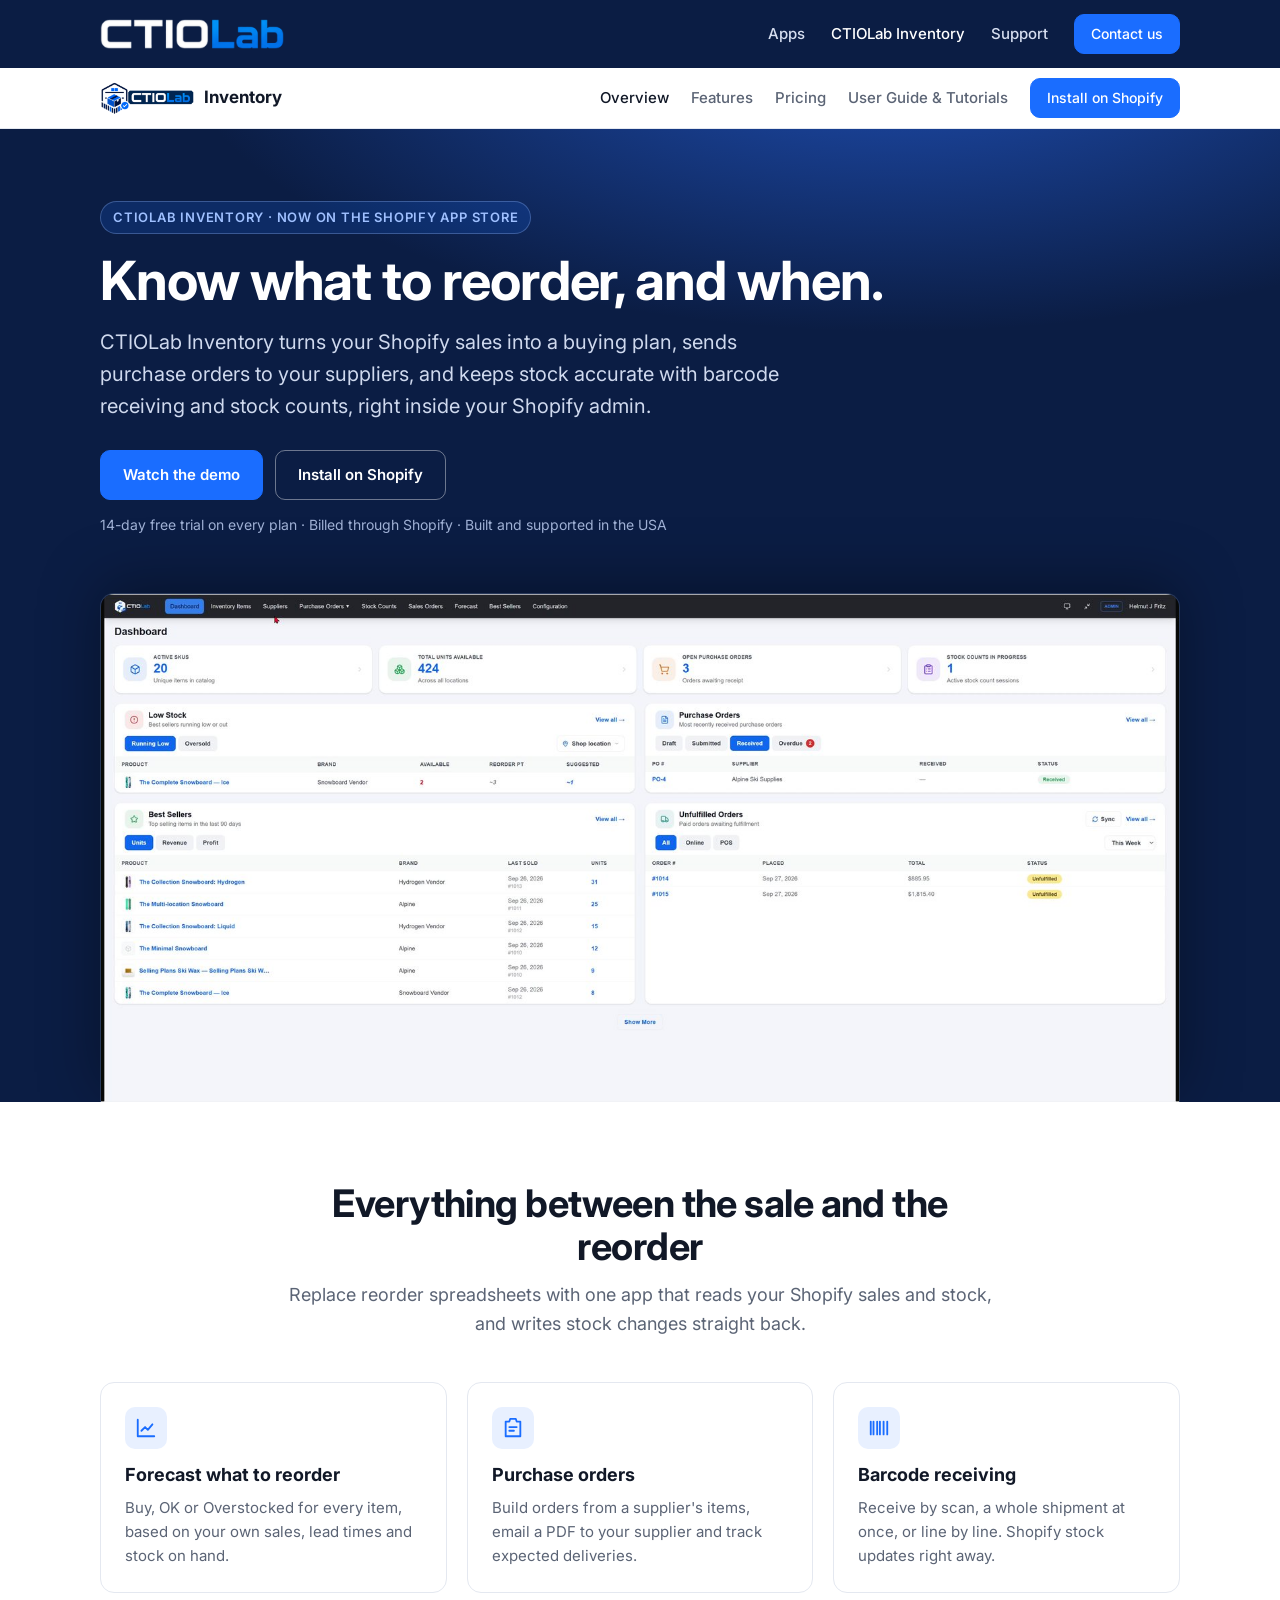
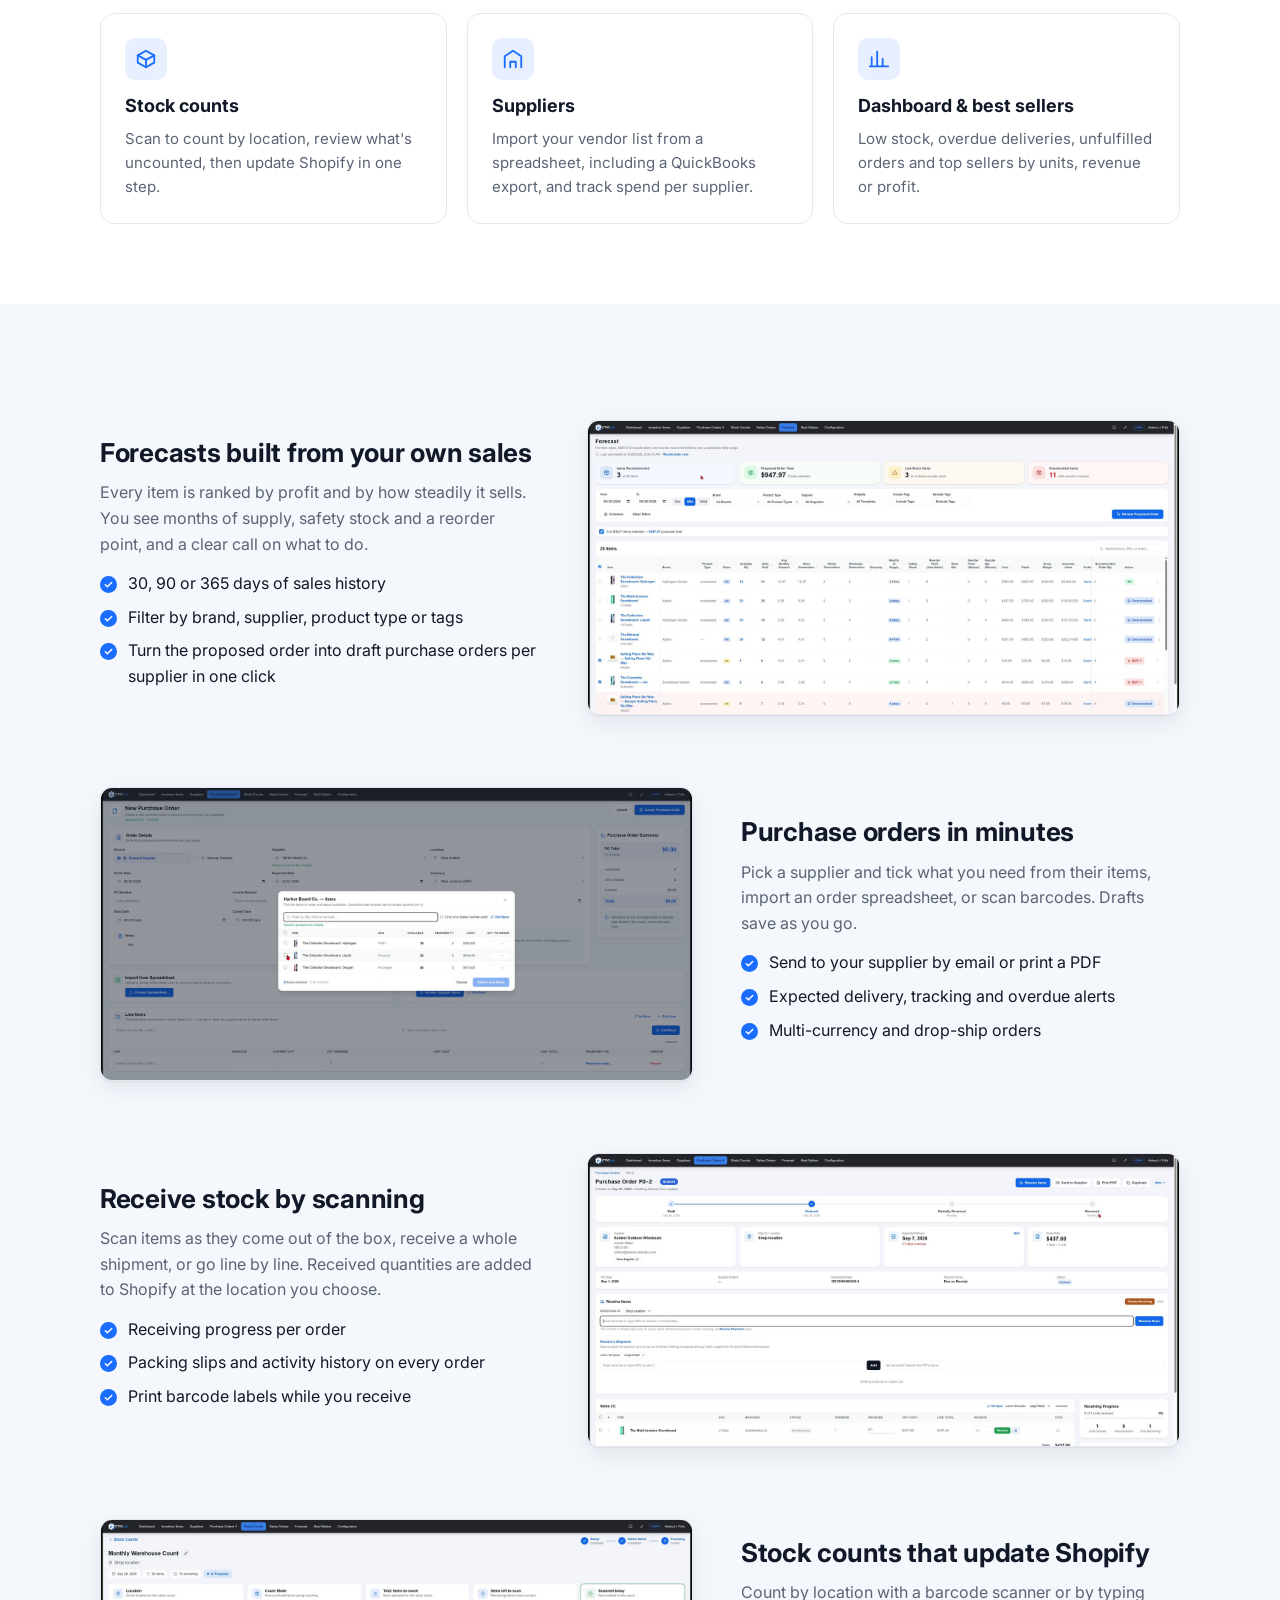
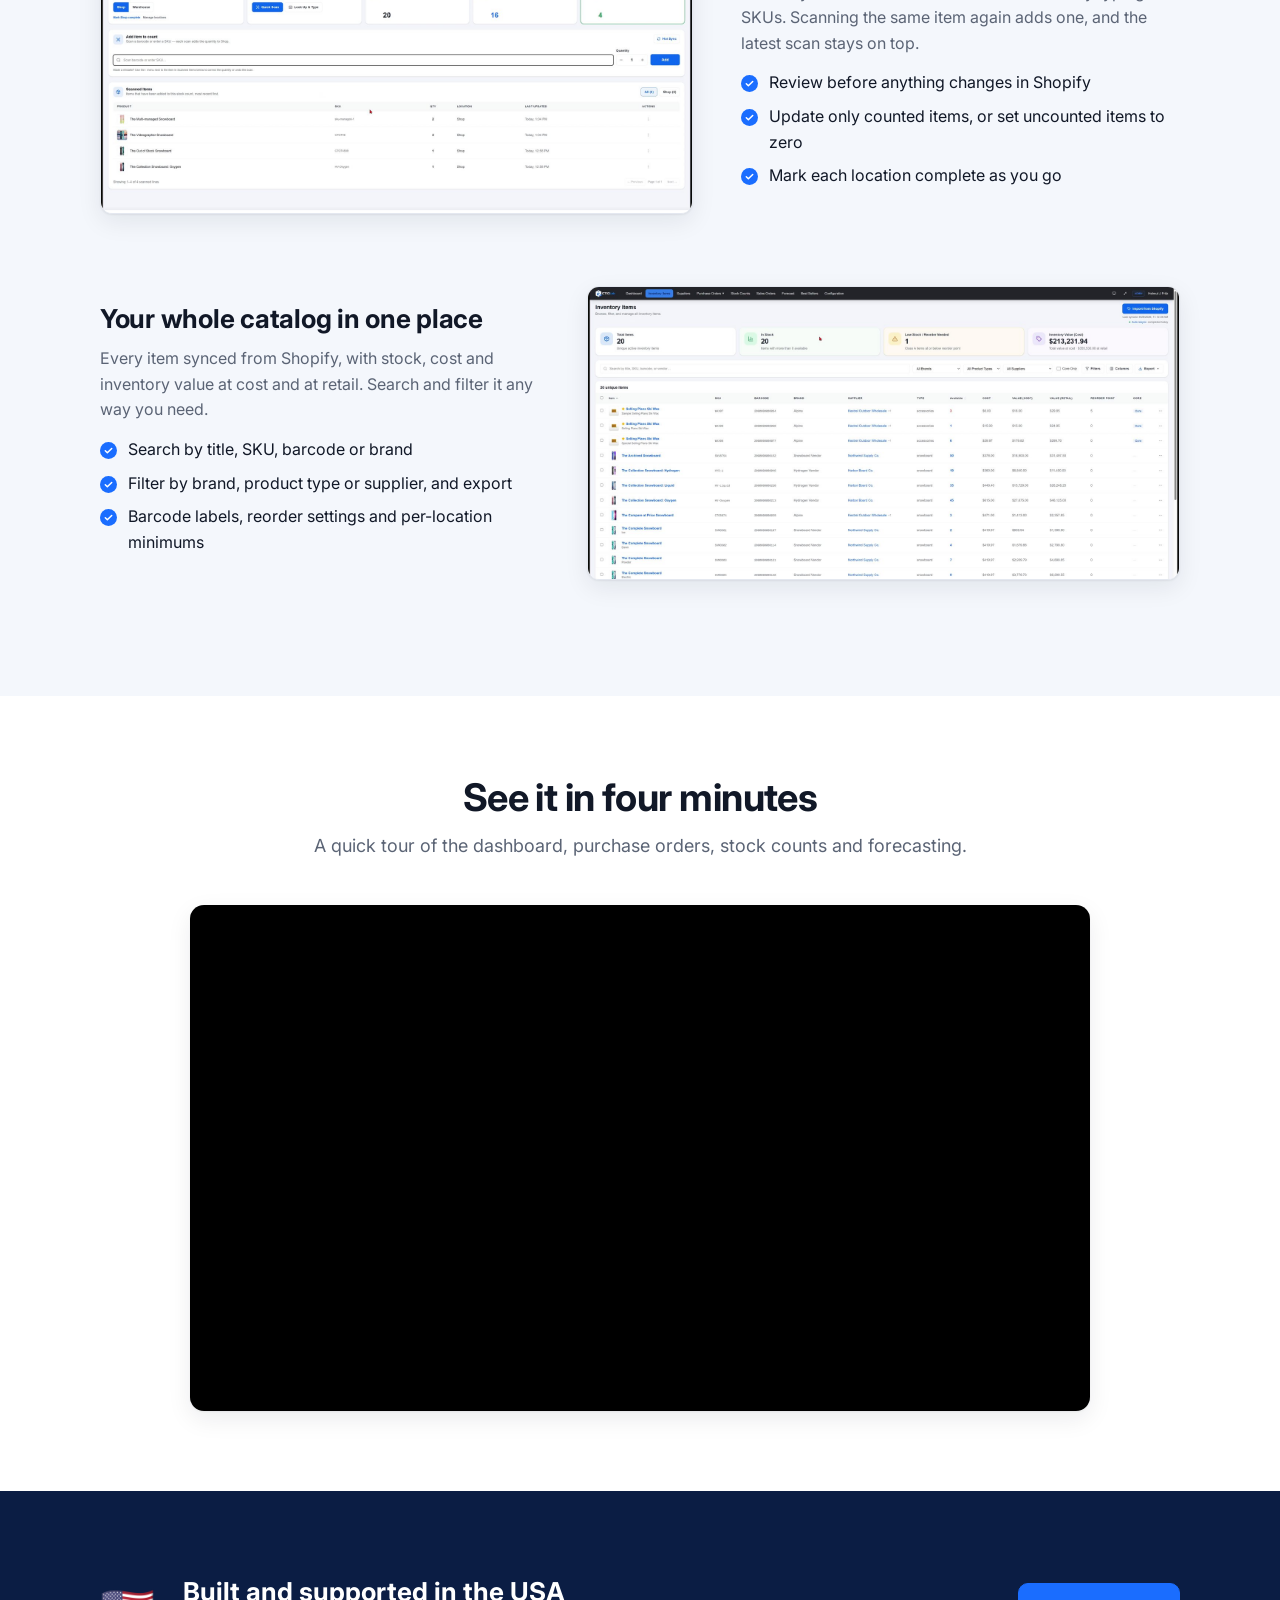
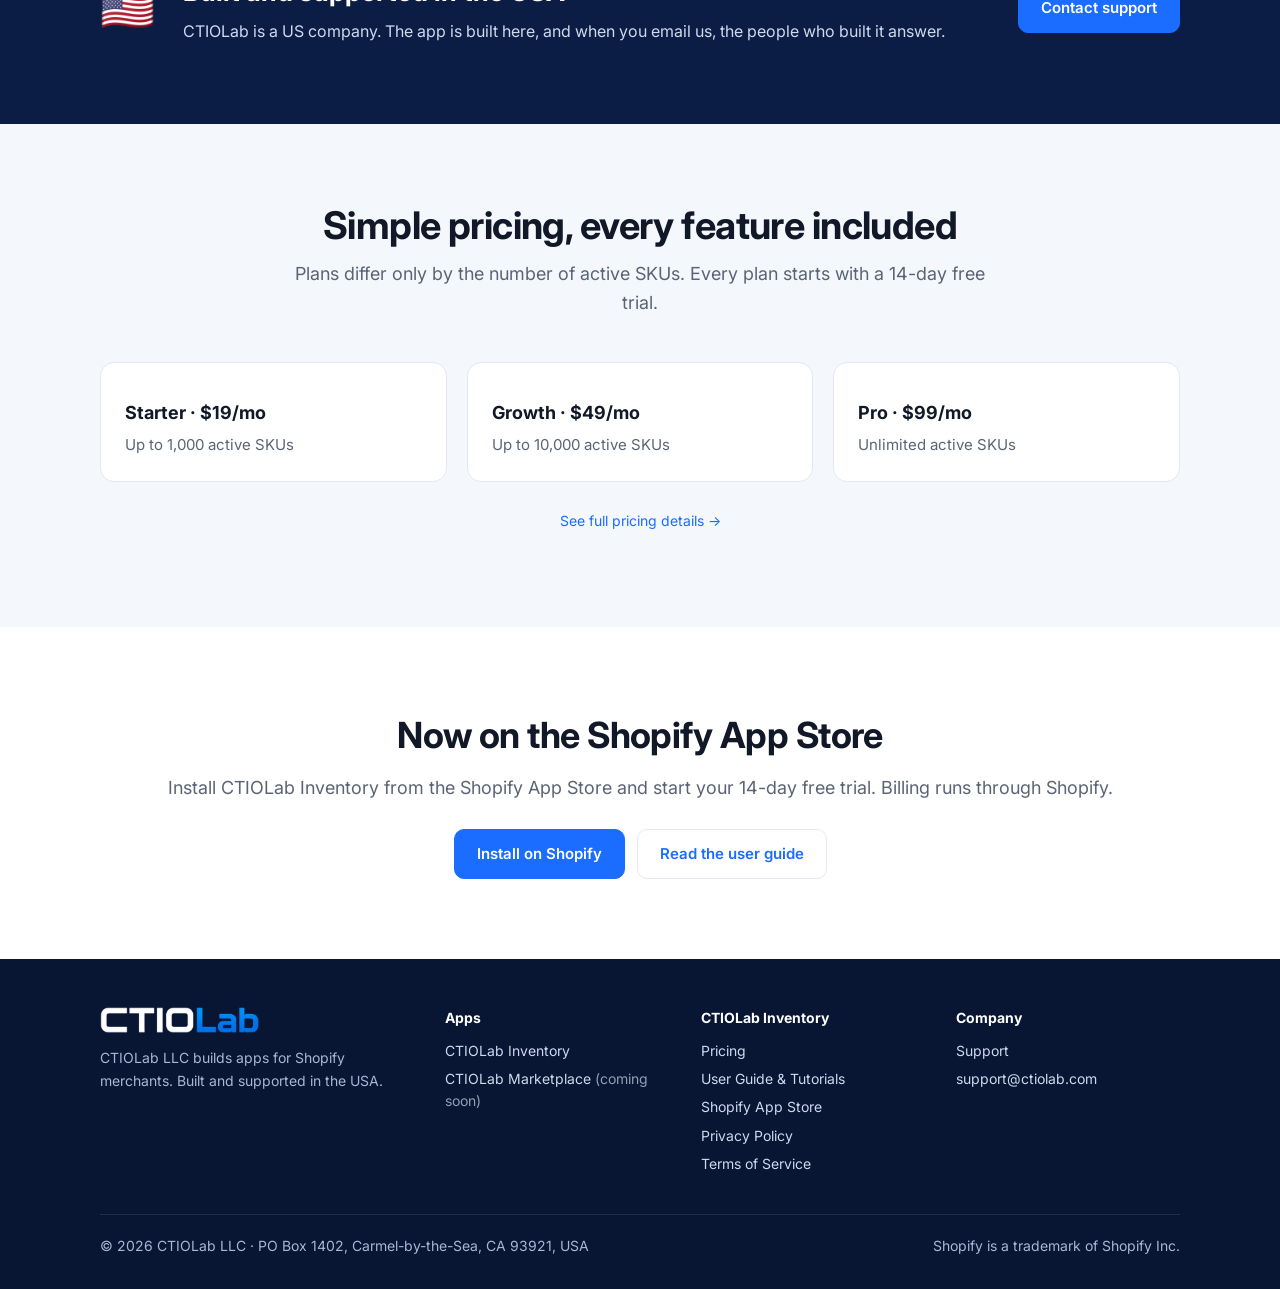
==== inventory/index.html @ 9f337f60 "Restructure site: CTIOLab company home with a section per app Co-Authored-By: Claude Opus 5.5 <norep" ====
<!doctype html>
<html lang="en">
<head>
<meta charset="utf-8">
<meta name="viewport" content="width=device-width, initial-scale=1">
<title>CTIOLab Inventory: inventory management for Shopify</title>
<meta name="description" content="Forecast what to reorder, send purchase orders to suppliers, receive by barcode and run stock counts, right inside your Shopify admin.">
<link rel="canonical" href="https://ctiolab.com/inventory">
<meta property="og:type" content="website">
<meta property="og:title" content="CTIOLab Inventory: inventory management for Shopify">
<meta property="og:description" content="Forecast what to reorder, send purchase orders to suppliers, receive by barcode and run stock counts, right inside your Shopify admin.">
<meta property="og:url" content="https://ctiolab.com/inventory">
<meta property="og:image" content="https://ctiolab.com/assets/img/og-image.jpg">
<meta name="twitter:card" content="summary_large_image">
<link rel="icon" type="image/png" href="/assets/img/favicon.png">
<link rel="apple-touch-icon" href="/assets/img/apple-touch-icon.png">
<link rel="preconnect" href="https://fonts.googleapis.com">
<link rel="preconnect" href="https://fonts.gstatic.com" crossorigin>
<link href="https://fonts.googleapis.com/css2?family=Inter:wght@400;500;600;700&display=swap" rel="stylesheet">
<link rel="stylesheet" href="/assets/styles.css">
</head>
<body>
<header class="site-header">
  <div class="wrap">
    <a class="brand" href="/" aria-label="CTIOLab home"><img src="/assets/img/ctiolab-logo.png" alt="CTIOLab" width="184" height="30"></a>
    <button class="menu-toggle" aria-label="Open menu" aria-expanded="false" onclick="var n=document.querySelector('.nav');var o=n.classList.toggle('open');this.setAttribute('aria-expanded',o)">&#9776;</button>
    <nav class="nav" aria-label="Main">
      <a href="/#apps">Apps</a>
      <a href="/inventory" aria-current="page">CTIOLab Inventory</a>
      <a href="/support">Support</a>
      <a class="btn small" href="mailto:support@ctiolab.com">Contact us</a>
    </nav>
  </div>
</header>
<div class="product-bar">
  <div class="wrap">
    <a class="product-brand" href="/inventory" aria-label="CTIOLab Inventory"><img src="/assets/img/logo.png" alt="CTIOLab Inventory" width="99" height="36"><span>Inventory</span></a>
    <nav class="product-nav" aria-label="CTIOLab Inventory"><a href="/inventory" aria-current="page">Overview</a><a href="/inventory#features">Features</a><a href="/inventory/pricing">Pricing</a><a href="/inventory/guide">User Guide &amp; Tutorials</a><a class="btn small" href="https://apps.shopify.com/ctiolab-inventory">Install on Shopify</a></nav>
  </div>
</div>
<main>

<section class="hero">
  <div class="wrap">
    <span class="eyebrow">CTIOLab Inventory &middot; Now on the Shopify App Store</span>
    <h1>Know what to reorder, and when.</h1>
    <p class="lead">CTIOLab Inventory turns your Shopify sales into a buying plan, sends purchase orders to your suppliers, and keeps stock accurate with barcode receiving and stock counts, right inside your Shopify admin.</p>
    <div class="actions">
      <a class="btn" href="#demo">Watch the demo</a>
      <a class="btn ghost" href="https://apps.shopify.com/ctiolab-inventory">Install on Shopify</a>
    </div>
    <p class="note">14-day free trial on every plan &middot; Billed through Shopify &middot; Built and supported in the USA</p>
    <div class="hero-shot"><img src="/assets/img/dashboard.jpg" alt="CTIOLab Inventory dashboard with low stock, purchase orders, best sellers and unfulfilled orders" width="1600" height="754"></div>
  </div>
</section>

<section id="features">
  <div class="wrap">
    <div class="section-head center">
      <h2>Everything between the sale and the reorder</h2>
      <p>Replace reorder spreadsheets with one app that reads your Shopify sales and stock, and writes stock changes straight back.</p>
    </div>
    <div class="grid three"><div class="card"><div class="icon"><svg viewBox="0 0 24 24" fill="none" stroke="currentColor" stroke-width="2" stroke-linecap="round" stroke-linejoin="round" aria-hidden="true"><path d="M3 3v18h18"/><path d="M7 15l4-4 3 3 5-6"/></svg></div><h3>Forecast what to reorder</h3><p>Buy, OK or Overstocked for every item, based on your own sales, lead times and stock on hand.</p></div><div class="card"><div class="icon"><svg viewBox="0 0 24 24" fill="none" stroke="currentColor" stroke-width="2" stroke-linecap="round" stroke-linejoin="round" aria-hidden="true"><path d="M9 2h6l1 3h4v16H4V5h4l1-3z"/><path d="M8 11h8M8 15h5"/></svg></div><h3>Purchase orders</h3><p>Build orders from a supplier's items, email a PDF to your supplier and track expected deliveries.</p></div><div class="card"><div class="icon"><svg viewBox="0 0 24 24" fill="none" stroke="currentColor" stroke-width="2" stroke-linecap="round" stroke-linejoin="round" aria-hidden="true"><path d="M3 5v14M6 5v14M10 5v14M13 5v14M17 5v14M21 5v14"/></svg></div><h3>Barcode receiving</h3><p>Receive by scan, a whole shipment at once, or line by line. Shopify stock updates right away.</p></div><div class="card"><div class="icon"><svg viewBox="0 0 24 24" fill="none" stroke="currentColor" stroke-width="2" stroke-linecap="round" stroke-linejoin="round" aria-hidden="true"><path d="M21 8l-9-5-9 5v8l9 5 9-5V8z"/><path d="M3 8l9 5 9-5M12 13v8"/></svg></div><h3>Stock counts</h3><p>Scan to count by location, review what's uncounted, then update Shopify in one step.</p></div><div class="card"><div class="icon"><svg viewBox="0 0 24 24" fill="none" stroke="currentColor" stroke-width="2" stroke-linecap="round" stroke-linejoin="round" aria-hidden="true"><path d="M3 21V9l9-6 9 6v12"/><path d="M9 21v-6h6v6"/></svg></div><h3>Suppliers</h3><p>Import your vendor list from a spreadsheet, including a QuickBooks export, and track spend per supplier.</p></div><div class="card"><div class="icon"><svg viewBox="0 0 24 24" fill="none" stroke="currentColor" stroke-width="2" stroke-linecap="round" stroke-linejoin="round" aria-hidden="true"><path d="M4 20V10M10 20V4M16 20v-8M22 20H2"/></svg></div><h3>Dashboard & best sellers</h3><p>Low stock, overdue deliveries, unfulfilled orders and top sellers by units, revenue or profit.</p></div></div>
  </div>
</section>

<section class="soft">
  <div class="wrap">

    <div class="feature-row">
      <div class="text">
        <h3>Forecasts built from your own sales</h3>
        <p>Every item is ranked by profit and by how steadily it sells. You see months of supply, safety stock and a reorder point, and a clear call on what to do.</p>
        <ul class="checks"><li>30, 90 or 365 days of sales history</li><li>Filter by brand, supplier, product type or tags</li><li>Turn the proposed order into draft purchase orders per supplier in one click</li></ul>
      </div>
      <div class="shot"><img src="/assets/img/forecast.jpg" alt="Forecast table with months of supply and Buy recommendations" loading="lazy" width="1600" height="792"></div>
    </div>

    <div class="feature-row flip">
      <div class="text">
        <h3>Purchase orders in minutes</h3>
        <p>Pick a supplier and tick what you need from their items, import an order spreadsheet, or scan barcodes. Drafts save as you go.</p>
        <ul class="checks"><li>Send to your supplier by email or print a PDF</li><li>Expected delivery, tracking and overdue alerts</li><li>Multi-currency and drop-ship orders</li></ul>
      </div>
      <div class="shot"><img src="/assets/img/pick-items.jpg" alt="Picking a supplier's items into a new purchase order" loading="lazy" width="1600" height="792"></div>
    </div>

    <div class="feature-row">
      <div class="text">
        <h3>Receive stock by scanning</h3>
        <p>Scan items as they come out of the box, receive a whole shipment, or go line by line. Received quantities are added to Shopify at the location you choose.</p>
        <ul class="checks"><li>Receiving progress per order</li><li>Packing slips and activity history on every order</li><li>Print barcode labels while you receive</li></ul>
      </div>
      <div class="shot"><img src="/assets/img/purchase-order.jpg" alt="Purchase order with receiving panel and progress" loading="lazy" width="1600" height="792"></div>
    </div>

    <div class="feature-row flip">
      <div class="text">
        <h3>Stock counts that update Shopify</h3>
        <p>Count by location with a barcode scanner or by typing SKUs. Scanning the same item again adds one, and the latest scan stays on top.</p>
        <ul class="checks"><li>Review before anything changes in Shopify</li><li>Update only counted items, or set uncounted items to zero</li><li>Mark each location complete as you go</li></ul>
      </div>
      <div class="shot"><img src="/assets/img/stock-count.jpg" alt="Stock count in progress with scanned items" loading="lazy" width="1600" height="792"></div>
    </div>

    <div class="feature-row">
      <div class="text">
        <h3>Your whole catalog in one place</h3>
        <p>Every item synced from Shopify, with stock, cost and inventory value at cost and at retail. Search and filter it any way you need.</p>
        <ul class="checks"><li>Search by title, SKU, barcode or brand</li><li>Filter by brand, product type or supplier, and export</li><li>Barcode labels, reorder settings and per-location minimums</li></ul>
      </div>
      <div class="shot"><img src="/assets/img/inventory.jpg" alt="Inventory Items list with stock, cost and value per SKU" loading="lazy" width="1600" height="792"></div>
    </div>
  </div>
</section>

<section id="demo">
  <div class="wrap">
    <div class="section-head center">
      <h2>See it in four minutes</h2>
      <p>A quick tour of the dashboard, purchase orders, stock counts and forecasting.</p>
    </div>
    <div class="video">
      <iframe src="https://www.youtube-nocookie.com/embed/Uq6134Y5gj8" title="CTIOLab Inventory product demo" loading="lazy"
        allow="accelerometer; clipboard-write; encrypted-media; gyroscope; picture-in-picture; web-share" allowfullscreen></iframe>
    </div>
  </div>
</section>

<section class="band">
  <div class="wrap">
    <div class="flag" aria-hidden="true">&#127482;&#127480;</div>
    <div>
      <h2>Built and supported in the USA</h2>
      <p>CTIOLab is a US company. The app is built here, and when you email us, the people who built it answer.</p>
    </div>
    <a class="btn" href="/support">Contact support</a>
  </div>
</section>

<section class="soft">
  <div class="wrap">
    <div class="section-head center">
      <h2>Simple pricing, every feature included</h2>
      <p>Plans differ only by the number of active SKUs. Every plan starts with a 14-day free trial.</p>
    </div>
    <div class="grid three">
      <div class="card"><h3>Starter &middot; $19/mo</h3><p>Up to 1,000 active SKUs</p></div>
      <div class="card"><h3>Growth &middot; $49/mo</h3><p>Up to 10,000 active SKUs</p></div>
      <div class="card"><h3>Pro &middot; $99/mo</h3><p>Unlimited active SKUs</p></div>
    </div>
    <p class="fine"><a href="/inventory/pricing">See full pricing details &rarr;</a></p>
  </div>
</section>

<section class="cta">
  <div class="wrap">
    <h2>Now on the Shopify App Store</h2>
    <p>Install CTIOLab Inventory from the Shopify App Store and start your 14-day free trial. Billing runs through Shopify.</p>
    <div class="actions">
      <a class="btn" href="https://apps.shopify.com/ctiolab-inventory">Install on Shopify</a>
      <a class="btn outline" href="/inventory/guide">Read the user guide</a>
    </div>
  </div>
</section>

</main>
<footer class="site-footer">
  <div class="wrap">
    <div class="cols">
      <div>
        <img src="/assets/img/ctiolab-logo.png" alt="CTIOLab" width="159" height="26">
        <p>CTIOLab LLC builds apps for Shopify merchants. Built and supported in the USA.</p>
      </div>
      <div>
        <h4>Apps</h4>
        <ul>
          <li><a href="/inventory">CTIOLab Inventory</a></li>
          <li><a href="/#apps">CTIOLab Marketplace <span style="opacity:.7">(coming soon)</span></a></li>
        </ul>
      </div>
      <div>
        <h4>CTIOLab Inventory</h4>
        <ul>
          <li><a href="/inventory/pricing">Pricing</a></li>
          <li><a href="/inventory/guide">User Guide &amp; Tutorials</a></li>
          <li><a href="https://apps.shopify.com/ctiolab-inventory">Shopify App Store</a></li>
          <li><a href="/inventory/privacy">Privacy Policy</a></li>
          <li><a href="/inventory/terms">Terms of Service</a></li>
        </ul>
      </div>
      <div>
        <h4>Company</h4>
        <ul>
          <li><a href="/support">Support</a></li>
          <li><a href="mailto:support@ctiolab.com">support@ctiolab.com</a></li>
        </ul>
      </div>
    </div>
    <div class="bottom">
      <span>&copy; 2026 CTIOLab LLC &middot; PO Box 1402, Carmel-by-the-Sea, CA 93921, USA</span>
      <span>Shopify is a trademark of Shopify Inc.</span>
    </div>
  </div>
</footer>
</body>
</html>
---- assets/styles.css ----
:root {
  --navy: #0b1d44;
  --navy-2: #13306b;
  --blue: #1a6dff;
  --blue-dark: #1152c9;
  --ink: #111827;
  --muted: #5b6475;
  --line: #e4e8f0;
  --bg: #ffffff;
  --bg-soft: #f4f7fc;
  --radius: 14px;
  --shadow: 0 1px 2px rgba(16, 24, 40, .06), 0 8px 24px rgba(16, 24, 40, .08);
}

* { box-sizing: border-box; }
html { scroll-behavior: smooth; }
body {
  margin: 0;
  background: var(--bg);
  color: var(--ink);
  font: 16px/1.6 "Inter", -apple-system, BlinkMacSystemFont, "Segoe UI", Roboto, Helvetica, Arial, sans-serif;
  -webkit-font-smoothing: antialiased;
}
img { max-width: 100%; height: auto; display: block; }
a { color: var(--blue); text-decoration: none; }
a:hover { text-decoration: underline; }
.wrap { max-width: 1120px; margin: 0 auto; padding: 0 20px; }

/* Header */
.site-header { background: var(--navy); position: sticky; top: 0; z-index: 10; }
.site-header .wrap { display: flex; align-items: center; justify-content: space-between; height: 68px; gap: 16px; }
.brand img { height: 30px; width: auto; }
.nav { display: flex; align-items: center; gap: 26px; }
.nav a { color: #d6def0; font-weight: 500; font-size: 15px; }
.nav a:hover, .nav a[aria-current="page"] { color: #fff; text-decoration: none; }
.nav .btn { color: #fff; }
.menu-toggle { display: none; background: none; border: 0; color: #fff; font-size: 26px; cursor: pointer; padding: 4px 8px; }

/* Buttons */
.btn {
  display: inline-flex; align-items: center; gap: 8px;
  padding: 12px 22px; border-radius: 10px; font-weight: 600; font-size: 15px;
  background: var(--blue); color: #fff; border: 1px solid var(--blue);
  transition: background .15s ease;
}
.btn:hover { background: var(--blue-dark); text-decoration: none; }
.btn.ghost { background: transparent; color: #fff; border-color: rgba(255,255,255,.4); }
.btn.ghost:hover { background: rgba(255,255,255,.08); }
.btn.outline { background: #fff; color: var(--blue); border-color: var(--line); }
.btn.outline:hover { background: var(--bg-soft); }
.btn.small { padding: 8px 16px; font-size: 14px; }

/* Hero */
.hero {
  background: radial-gradient(1200px 500px at 70% -10%, #1f4fb5 0%, rgba(31,79,181,0) 60%), var(--navy);
  color: #fff; padding: 72px 0 0; overflow: hidden;
}
.hero .eyebrow { display: inline-block; font-size: 13px; font-weight: 600; letter-spacing: .06em; text-transform: uppercase; color: #9fc0ff; background: rgba(26,109,255,.18); border: 1px solid rgba(159,192,255,.3); padding: 5px 12px; border-radius: 999px; }
.hero h1 { font-size: clamp(34px, 4.6vw, 54px); line-height: 1.08; letter-spacing: -.02em; margin: 18px 0 16px; }
@media (min-width: 901px) { .hero h1 { white-space: nowrap; } }
.hero p.lead { font-size: clamp(17px, 2vw, 20px); color: #cfd9ee; max-width: 700px; margin: 0 0 28px; }
.hero .actions { display: flex; flex-wrap: wrap; gap: 12px; align-items: center; }
.hero .note { font-size: 14px; color: #9fb0d4; margin-top: 14px; }
.hero-shot { margin-top: 56px; border-radius: 14px 14px 0 0; box-shadow: 0 -10px 60px rgba(0,0,0,.35); border: 1px solid rgba(255,255,255,.12); border-bottom: 0; overflow: hidden; }

/* Sections */
section { padding: 80px 0; }
section.soft { background: var(--bg-soft); }
.section-head { max-width: 720px; margin: 0 0 40px; }
.section-head.center { margin: 0 auto 44px; text-align: center; }
.section-head h2 { font-size: clamp(26px, 3.4vw, 38px); line-height: 1.15; letter-spacing: -.015em; margin: 0 0 12px; }
.section-head p { color: var(--muted); font-size: 18px; margin: 0; }

/* Feature grid */
.grid { display: grid; gap: 20px; }
.grid.three { grid-template-columns: repeat(3, 1fr); }
.grid.two { grid-template-columns: repeat(2, 1fr); }
.card { background: #fff; border: 1px solid var(--line); border-radius: var(--radius); padding: 24px; }
.card h3 { margin: 12px 0 6px; font-size: 18px; }
.card p { margin: 0; color: var(--muted); font-size: 15px; }
.icon { width: 42px; height: 42px; border-radius: 10px; display: grid; place-items: center; background: #e8f0ff; color: var(--blue); }
.icon svg { width: 22px; height: 22px; }

/* Feature rows with screenshots */
.feature-row { display: grid; grid-template-columns: 1fr 1.35fr; gap: 48px; align-items: center; padding: 36px 0; }
.feature-row.flip { grid-template-columns: 1.35fr 1fr; }
.feature-row.flip .text { order: 2; }
.feature-row h3 { font-size: 26px; line-height: 1.2; letter-spacing: -.01em; margin: 0 0 12px; }
.feature-row p { color: var(--muted); margin: 0 0 14px; }
.checks { list-style: none; padding: 0; margin: 0; }
.checks li { position: relative; padding-left: 28px; margin: 0 0 8px; }
.checks li::before { content: ""; position: absolute; left: 0; top: 5px; width: 17px; height: 17px; border-radius: 50%; background: var(--blue) url("data:image/svg+xml,%3Csvg xmlns='http://www.w3.org/2000/svg' viewBox='0 0 24 24' fill='none' stroke='white' stroke-width='3.2' stroke-linecap='round' stroke-linejoin='round'%3E%3Cpath d='M5 12.5l4.5 4.5L19 7.5'/%3E%3C/svg%3E") center/11px no-repeat; }
.shot { border-radius: 12px; border: 1px solid var(--line); box-shadow: var(--shadow); overflow: hidden; background: #fff; }

/* Video */
.video { position: relative; aspect-ratio: 16 / 9; border-radius: 14px; overflow: hidden; box-shadow: var(--shadow); background: #000; max-width: 900px; margin: 0 auto; }
.video iframe { position: absolute; inset: 0; width: 100%; height: 100%; border: 0; }

/* US band */
.band { background: var(--navy); color: #fff; }
.band .wrap { display: grid; grid-template-columns: auto 1fr auto; gap: 28px; align-items: center; }
.band h2 { margin: 0 0 6px; font-size: 26px; }
.band p { margin: 0; color: #cfd9ee; }
.flag { font-size: 44px; line-height: 1; }

/* Pricing */
.plans { display: grid; grid-template-columns: repeat(3, 1fr); gap: 20px; align-items: stretch; }
.plan { background: #fff; border: 1px solid var(--line); border-radius: var(--radius); padding: 28px; display: flex; flex-direction: column; }
.plan.featured { border: 2px solid var(--blue); box-shadow: var(--shadow); position: relative; }
.plan .tag { position: absolute; top: -13px; left: 28px; background: var(--blue); color: #fff; font-size: 12px; font-weight: 700; padding: 3px 10px; border-radius: 999px; letter-spacing: .04em; text-transform: uppercase; }
.plan h3 { margin: 0; font-size: 20px; }
.plan .skus { color: var(--muted); margin: 4px 0 18px; }
.plan .price { font-size: 44px; font-weight: 700; letter-spacing: -.02em; line-height: 1; }
.plan .price span { font-size: 16px; font-weight: 500; color: var(--muted); letter-spacing: 0; }
.plan .trial { color: var(--muted); font-size: 14px; margin: 8px 0 22px; }
.plan .checks { margin-bottom: 24px; flex: 1; }
.plan .btn { justify-content: center; }
.fine { color: var(--muted); font-size: 14px; text-align: center; margin-top: 28px; }

/* FAQ */
.faq { max-width: 820px; margin: 0 auto; }
.faq details { border-bottom: 1px solid var(--line); padding: 18px 0; }
.faq summary { font-weight: 600; font-size: 17px; cursor: pointer; list-style: none; display: flex; justify-content: space-between; gap: 16px; }
.faq summary::-webkit-details-marker { display: none; }
.faq summary::after { content: "+"; color: var(--blue); font-size: 22px; line-height: 1; }
.faq details[open] summary::after { content: "–"; }
.faq details p { color: var(--muted); margin: 10px 0 0; }

/* Page hero (inner pages) */
.page-hero { background: var(--navy); color: #fff; padding: 56px 0 48px; }
.page-hero h1 { margin: 0 0 8px; font-size: clamp(30px, 4vw, 44px); letter-spacing: -.02em; }
.page-hero p { margin: 0; color: #cfd9ee; font-size: 18px; max-width: 680px; }

/* Contact cards */
.contact-card { display: flex; gap: 16px; align-items: flex-start; }
.contact-card h3 { margin: 0 0 4px; }

/* Legal */
.legal { max-width: 780px; margin: 0 auto; padding: 48px 20px 80px; }
.legal .meta { color: var(--muted); margin: 0 0 28px; }
.legal h2 { font-size: 21px; margin: 36px 0 8px; padding-top: 14px; border-top: 1px solid var(--line); }
.legal h3 { font-size: 17px; margin: 20px 0 6px; }
.legal p, .legal li { margin: 0 0 10px; }
.legal ul { padding-left: 22px; }
.legal table { border-collapse: collapse; width: 100%; margin: 8px 0 18px; font-size: 15px; }
.legal th, .legal td { text-align: left; vertical-align: top; border-bottom: 1px solid var(--line); padding: 9px 12px 9px 0; }
.legal th { color: var(--muted); font-weight: 600; }
.table-scroll { overflow-x: auto; }

/* CTA */
.cta { text-align: center; }
.cta h2 { font-size: clamp(26px, 3.4vw, 36px); margin: 0 0 10px; letter-spacing: -.015em; }
.cta p { color: var(--muted); margin: 0 0 26px; font-size: 18px; }
.cta .actions { display: flex; justify-content: center; flex-wrap: wrap; gap: 12px; }

/* Footer */
.site-footer { background: #081533; color: #aab6d3; padding: 48px 0 32px; font-size: 14px; }
.site-footer .cols { display: grid; grid-template-columns: 1.4fr 1fr 1fr; gap: 32px; }
.site-footer img { height: 26px; width: auto; margin-bottom: 14px; }
.site-footer h4 { color: #fff; margin: 0 0 10px; font-size: 14px; }
.site-footer a { color: #cfd9ee; }
.site-footer ul { list-style: none; padding: 0; margin: 0; }
.site-footer li { margin: 0 0 6px; }
.site-footer .bottom { border-top: 1px solid rgba(255,255,255,.1); margin-top: 32px; padding-top: 20px; display: flex; justify-content: space-between; flex-wrap: wrap; gap: 8px; }

/* Responsive */
@media (max-width: 900px) {
  .grid.three, .plans { grid-template-columns: 1fr; }
  .grid.two { grid-template-columns: 1fr; }
  .feature-row, .feature-row.flip { grid-template-columns: 1fr; gap: 24px; }
  .feature-row.flip .text { order: 0; }
  .band .wrap { grid-template-columns: 1fr; text-align: left; }
  .site-footer .cols { grid-template-columns: 1fr; }
  section { padding: 60px 0; }
}
@media (max-width: 760px) {
  .menu-toggle { display: block; }
  .nav { display: none; position: absolute; top: 68px; left: 0; right: 0; background: var(--navy); flex-direction: column; align-items: flex-start; padding: 12px 20px 20px; gap: 14px; border-top: 1px solid rgba(255,255,255,.1); }
  .nav.open { display: flex; }
  .hero { padding-top: 48px; }
  .hero-shot { margin-top: 36px; }
}

/* Product bar (app section navigation, under the company header) */
.product-bar { background: #fff; border-bottom: 1px solid var(--line); }
.product-bar .wrap { display: flex; align-items: center; justify-content: space-between; gap: 16px; min-height: 60px; flex-wrap: wrap; padding-top: 8px; padding-bottom: 8px; }
.product-brand { display: flex; align-items: center; gap: 10px; color: var(--ink); font-weight: 700; font-size: 17px; }
.product-brand:hover { text-decoration: none; }
.product-brand img { height: 34px; width: auto; }
.product-nav { display: flex; align-items: center; gap: 22px; flex-wrap: wrap; }
.product-nav a { color: var(--muted); font-weight: 500; font-size: 15px; }
.product-nav a:hover, .product-nav a[aria-current="page"] { color: var(--ink); text-decoration: none; }
.product-nav .btn { color: #fff; }
.product-nav .btn:hover { color: #fff; }

/* Company home */
.company-hero { padding-bottom: 72px; }
.app-card { display: flex; flex-direction: column; padding: 28px; }
.app-card > img { height: 48px; width: auto; align-self: flex-start; }
.app-card h3 { font-size: 22px; margin: 6px 0 8px; }
.app-card > p { color: var(--muted); }
.app-card .checks { margin: 14px 0 0; }
.app-card .actions { display: flex; flex-wrap: wrap; gap: 10px; margin-top: auto; padding-top: 22px; }
.app-status { display: inline-block; align-self: flex-start; margin: 16px 0 0; font-size: 12px; font-weight: 700; letter-spacing: .05em; text-transform: uppercase; color: var(--muted); background: var(--bg-soft); border: 1px solid var(--line); padding: 3px 10px; border-radius: 999px; }
.app-status.live { color: #0f7a3d; background: #e9f8ef; border-color: #c4ebd3; }
.app-card.soon { background: var(--bg-soft); }
.app-mark { width: 48px; height: 48px; border-radius: 12px; display: grid; place-items: center; background: var(--navy); color: #fff; font-weight: 700; font-size: 22px; }
.site-footer .cols { grid-template-columns: 1.4fr 1fr 1fr 1fr; }
@media (max-width: 760px) {
  .product-nav { gap: 14px; width: 100%; }
  .product-nav .btn { margin-left: auto; }
}
.company-hero h1 { white-space: normal; max-width: 900px; }
.app-card > img { height: 58px; }
.app-card.soon .actions { margin-top: 22px; }
@media (max-width: 760px) {
  .product-bar .wrap { flex-direction: column; align-items: flex-start; gap: 8px; }
  .product-nav { flex-wrap: nowrap; overflow-x: auto; width: 100%; padding-bottom: 4px; gap: 18px; }
  .product-nav a { white-space: nowrap; }
  .product-nav .btn { display: none; }
}
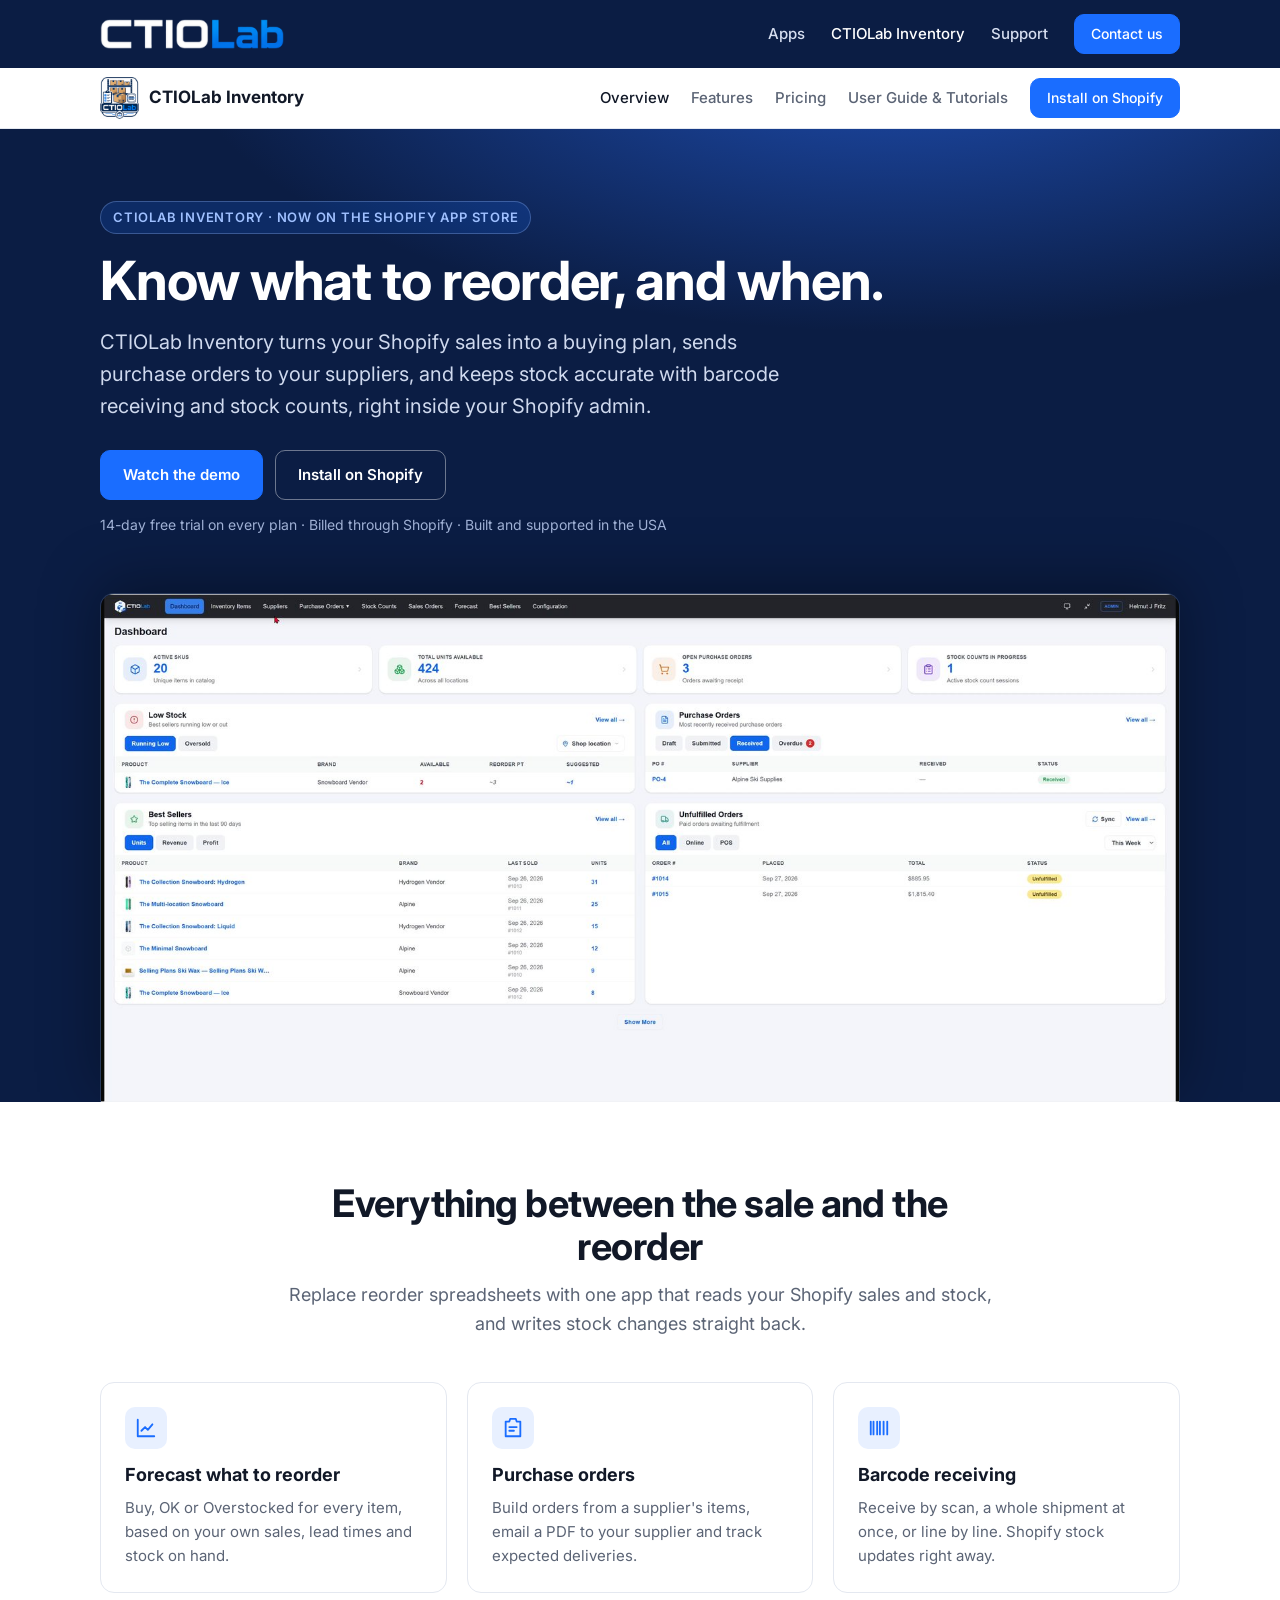
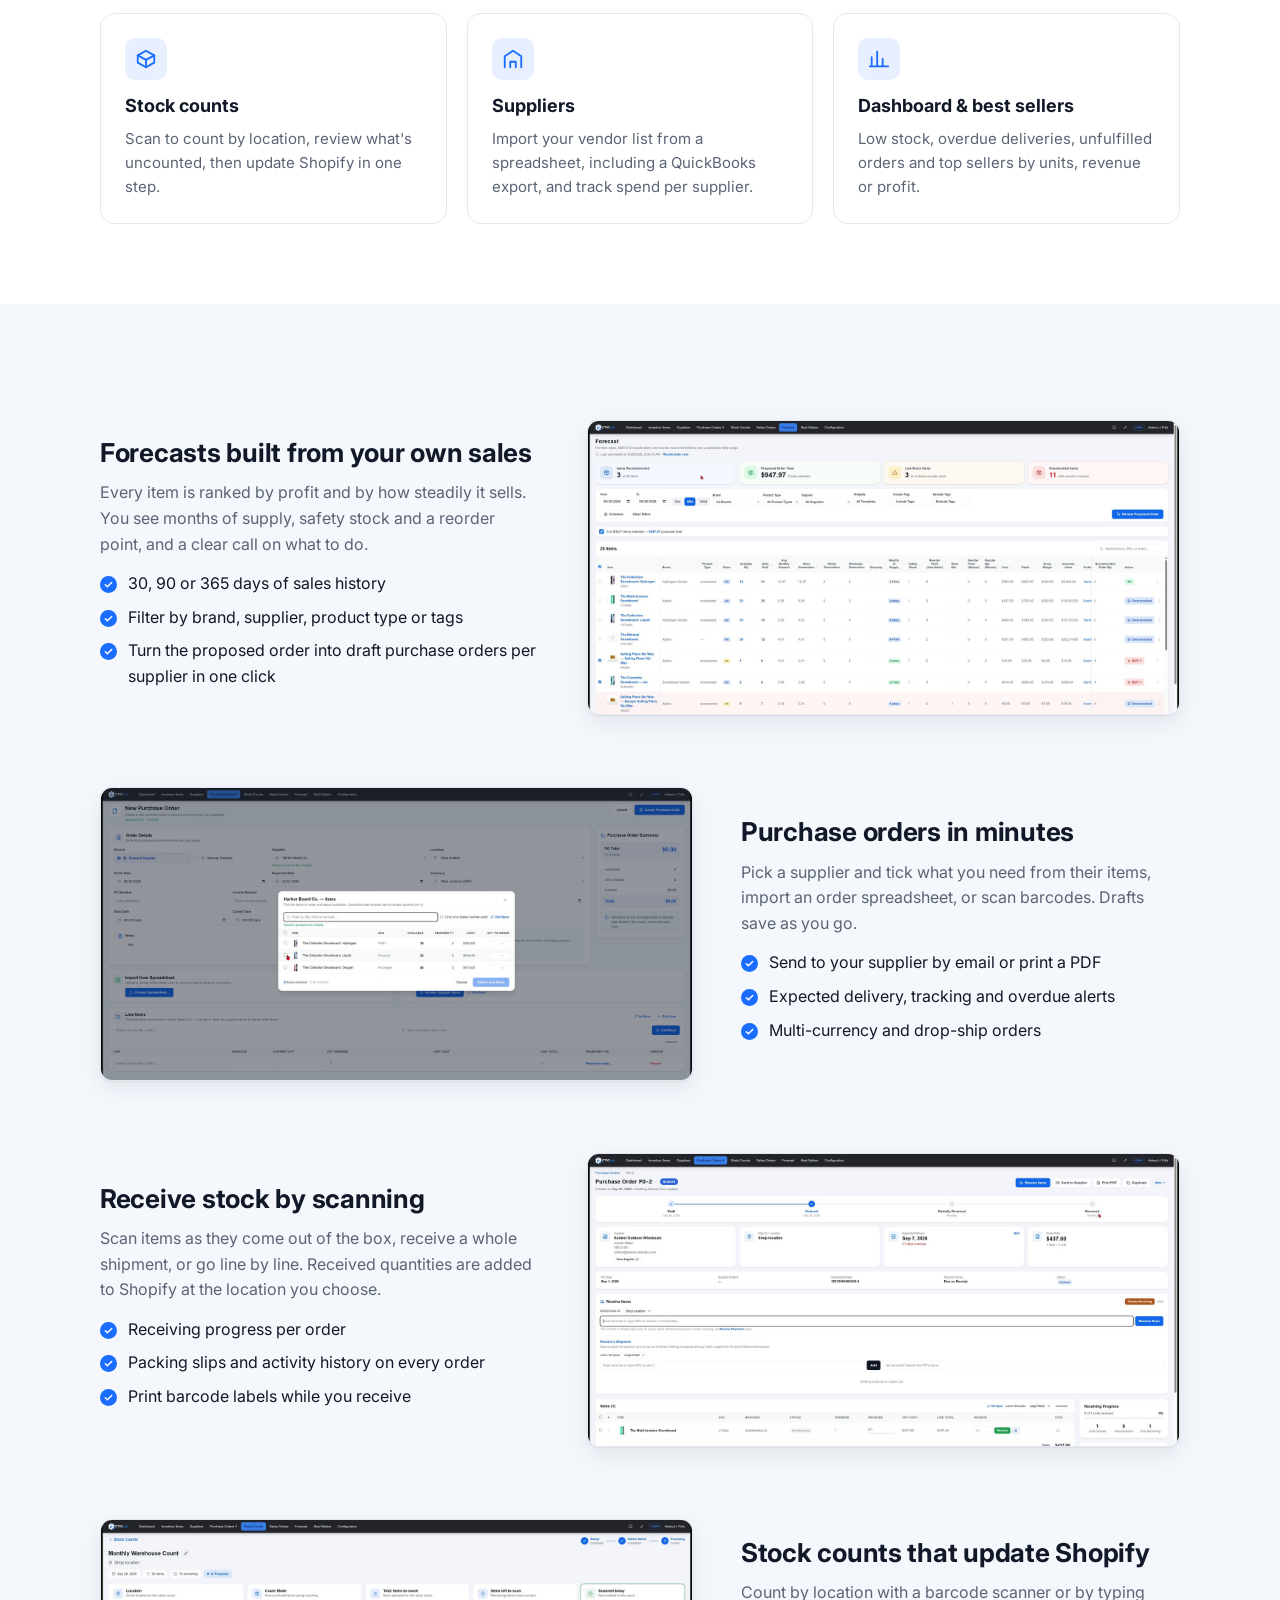
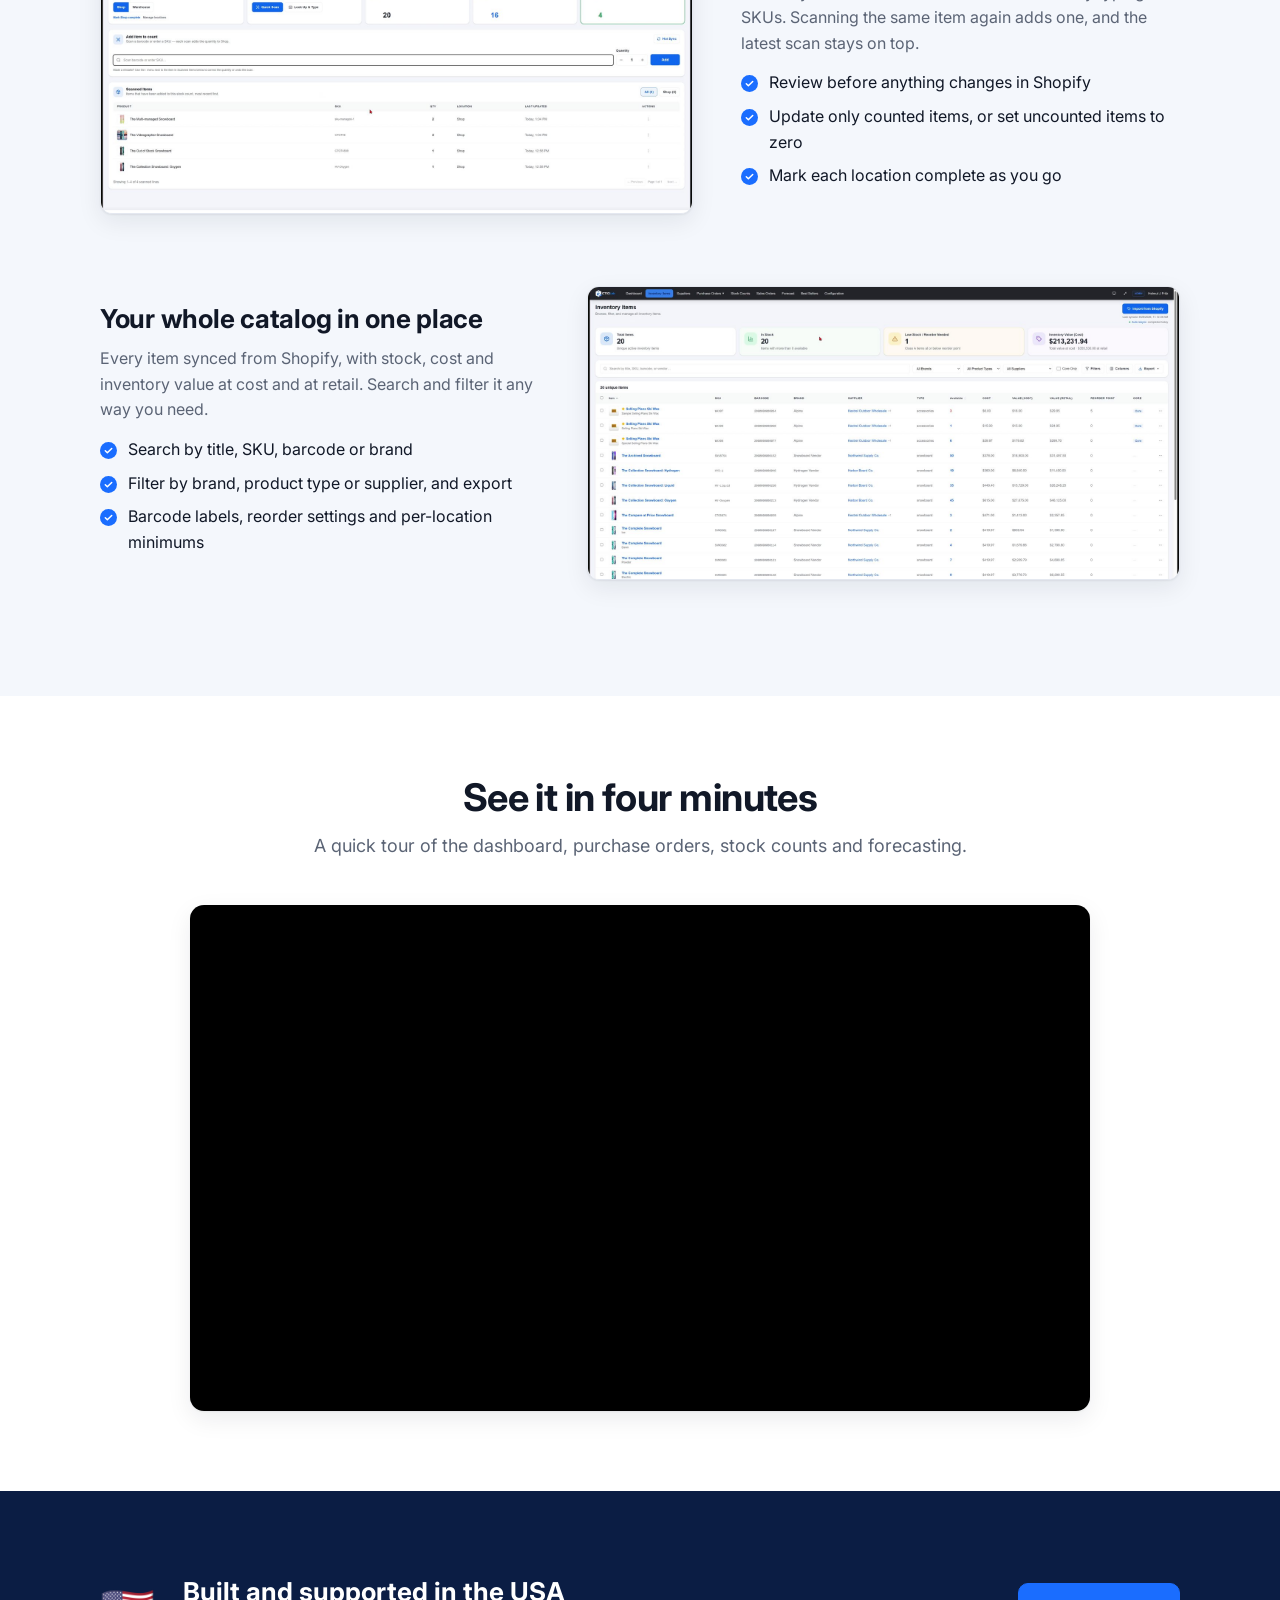
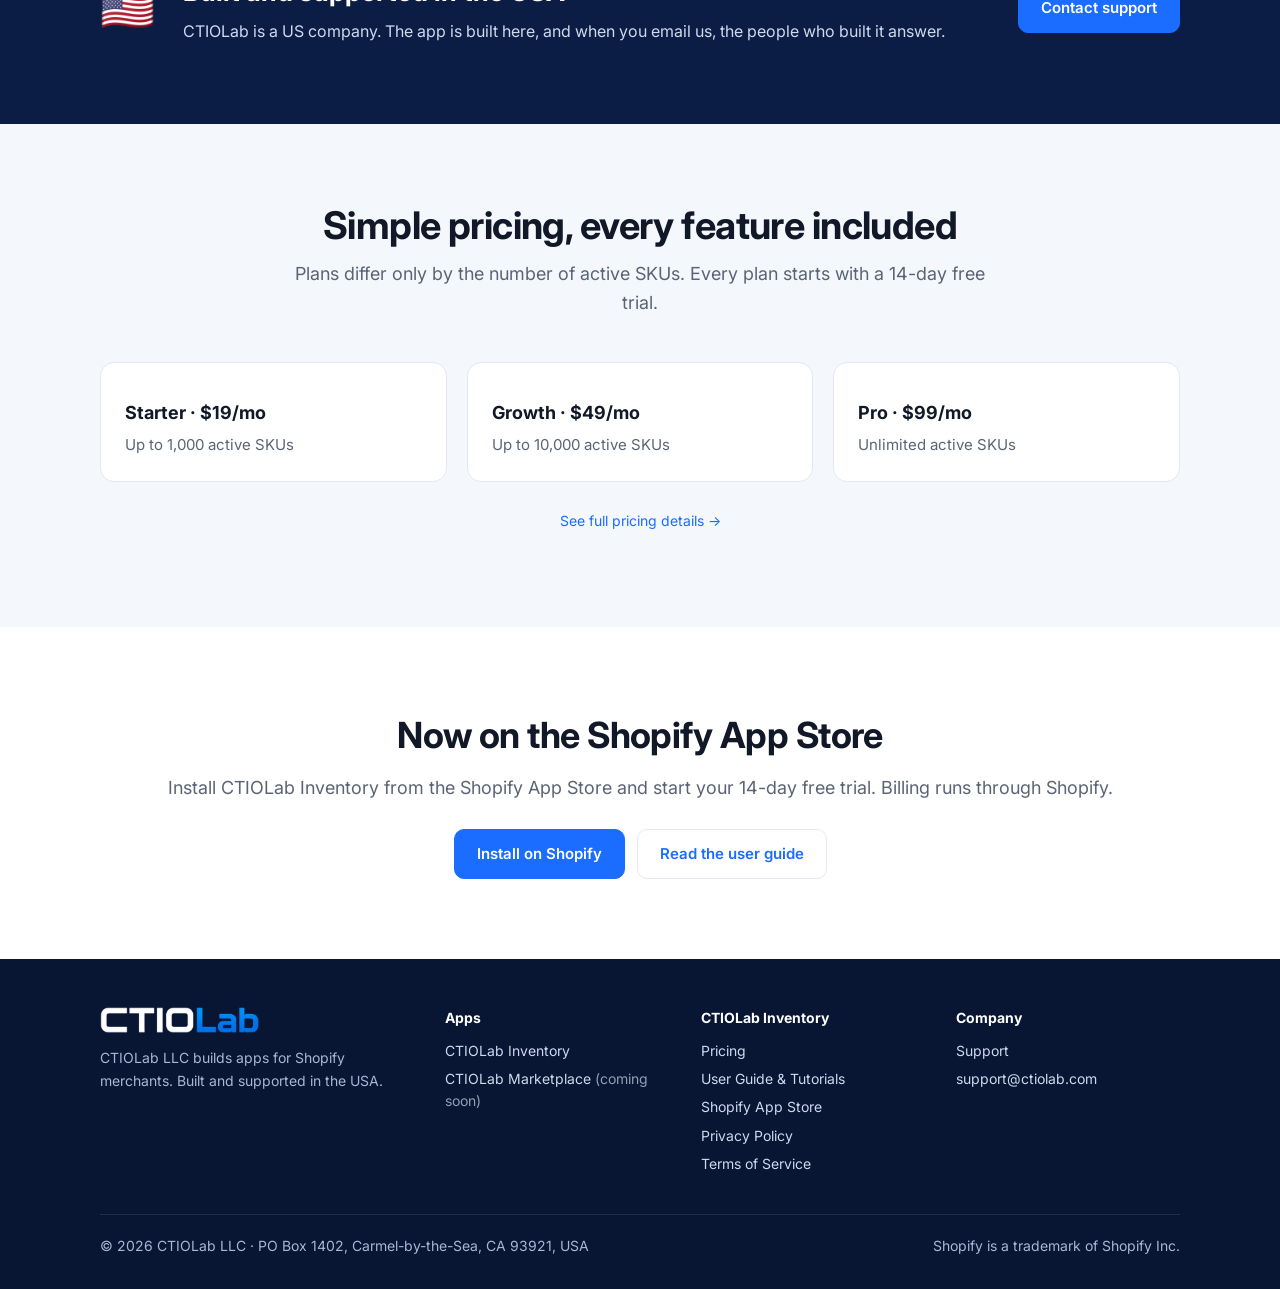
==== commit ff172f98: "Company home with app sections; CTIOLab Inventory and Marketplace logos Co-Authored-By: Claude Opus " ====
--- a/inventory/index.html
+++ b/inventory/index.html
@@ -34,7 +34,7 @@
 </header>
 <div class="product-bar">
   <div class="wrap">
-    <a class="product-brand" href="/inventory" aria-label="CTIOLab Inventory"><img src="/assets/img/logo.png" alt="CTIOLab Inventory" width="99" height="36"><span>Inventory</span></a>
+    <a class="product-brand" href="/inventory" aria-label="CTIOLab Inventory"><img src="/assets/img/inventory-logo.png" alt="" width="39" height="42"><span>CTIOLab Inventory</span></a>
     <nav class="product-nav" aria-label="CTIOLab Inventory"><a href="/inventory" aria-current="page">Overview</a><a href="/inventory#features">Features</a><a href="/inventory/pricing">Pricing</a><a href="/inventory/guide">User Guide &amp; Tutorials</a><a class="btn small" href="https://apps.shopify.com/ctiolab-inventory">Install on Shopify</a></nav>
   </div>
 </div>
--- a/assets/styles.css
+++ b/assets/styles.css
@@ -186,7 +186,7 @@
 .product-bar .wrap { display: flex; align-items: center; justify-content: space-between; gap: 16px; min-height: 60px; flex-wrap: wrap; padding-top: 8px; padding-bottom: 8px; }
 .product-brand { display: flex; align-items: center; gap: 10px; color: var(--ink); font-weight: 700; font-size: 17px; }
 .product-brand:hover { text-decoration: none; }
-.product-brand img { height: 34px; width: auto; }
+.product-brand img { height: 42px; width: auto; }
 .product-nav { display: flex; align-items: center; gap: 22px; flex-wrap: wrap; }
 .product-nav a { color: var(--muted); font-weight: 500; font-size: 15px; }
 .product-nav a:hover, .product-nav a[aria-current="page"] { color: var(--ink); text-decoration: none; }
@@ -203,7 +203,7 @@
 .app-card .actions { display: flex; flex-wrap: wrap; gap: 10px; margin-top: auto; padding-top: 22px; }
 .app-status { display: inline-block; align-self: flex-start; margin: 16px 0 0; font-size: 12px; font-weight: 700; letter-spacing: .05em; text-transform: uppercase; color: var(--muted); background: var(--bg-soft); border: 1px solid var(--line); padding: 3px 10px; border-radius: 999px; }
 .app-status.live { color: #0f7a3d; background: #e9f8ef; border-color: #c4ebd3; }
-.app-card.soon { background: var(--bg-soft); }
+.app-card.soon { background: #fff; }
 .app-mark { width: 48px; height: 48px; border-radius: 12px; display: grid; place-items: center; background: var(--navy); color: #fff; font-weight: 700; font-size: 22px; }
 .site-footer .cols { grid-template-columns: 1.4fr 1fr 1fr 1fr; }
 @media (max-width: 760px) {
@@ -211,7 +211,7 @@
   .product-nav .btn { margin-left: auto; }
 }
 .company-hero h1 { white-space: normal; max-width: 900px; }
-.app-card > img { height: 58px; }
+.app-logo img[src$="logo.png"] { height: 58px; }
 .app-card.soon .actions { margin-top: 22px; }
 @media (max-width: 760px) {
   .product-bar .wrap { flex-direction: column; align-items: flex-start; gap: 8px; }
@@ -219,3 +219,7 @@
   .product-nav a { white-space: nowrap; }
   .product-nav .btn { display: none; }
 }
+
+.app-logo { height: 100px; display: flex; align-items: center; }
+.app-logo img { width: auto; }
+.app-card .app-logo + .app-status { margin-top: 12px; }
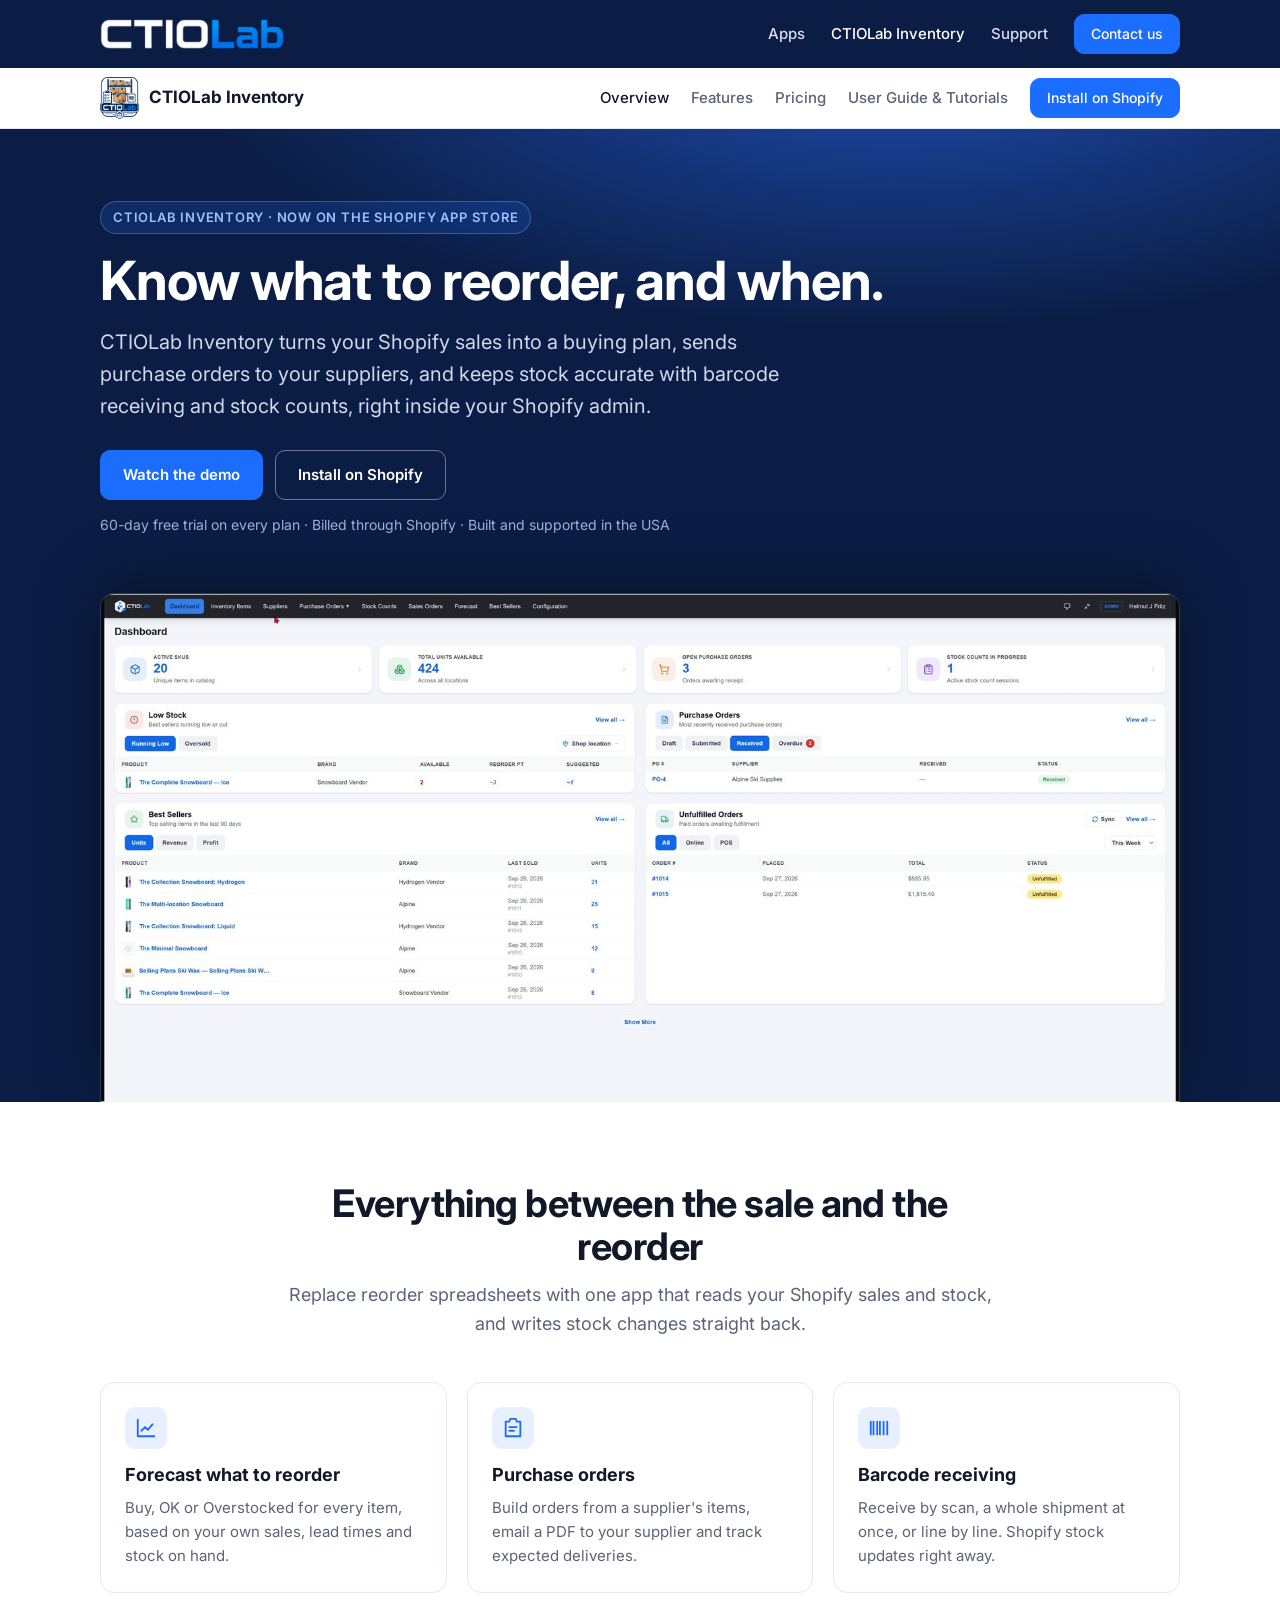
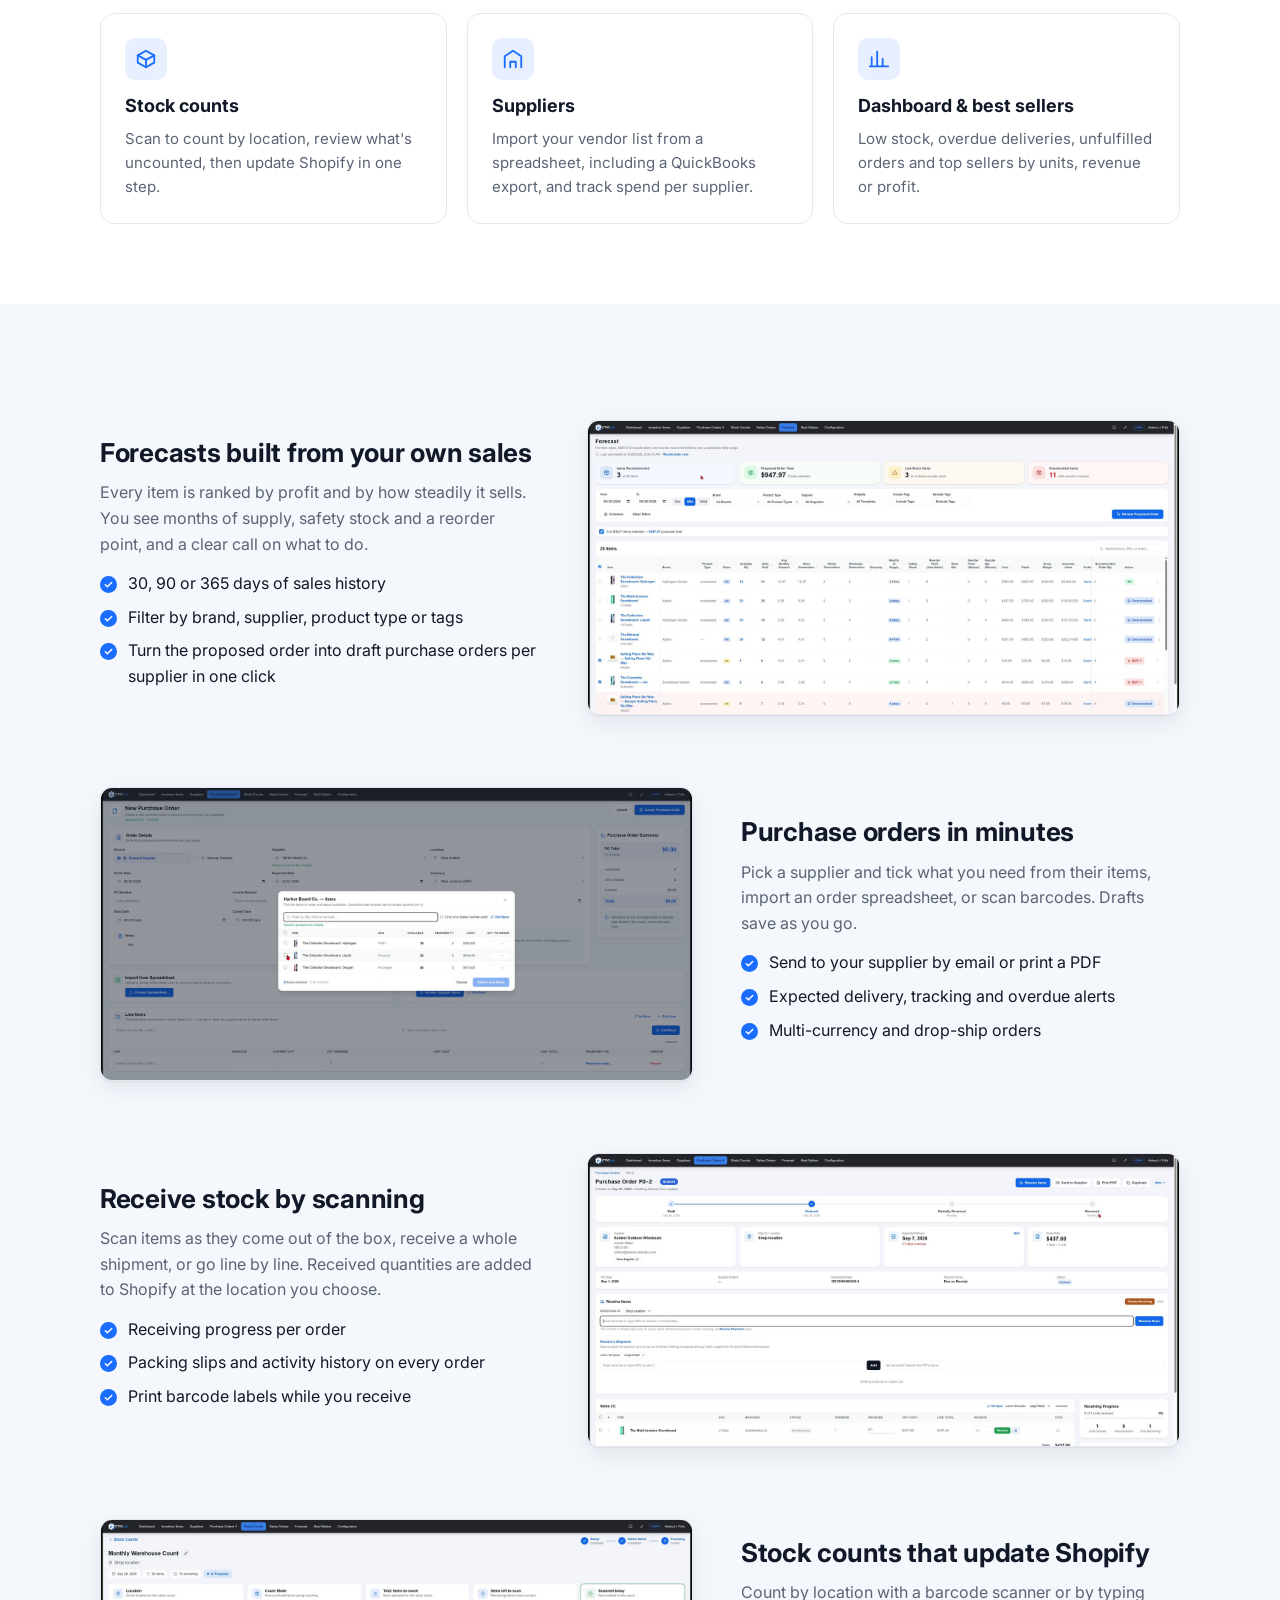
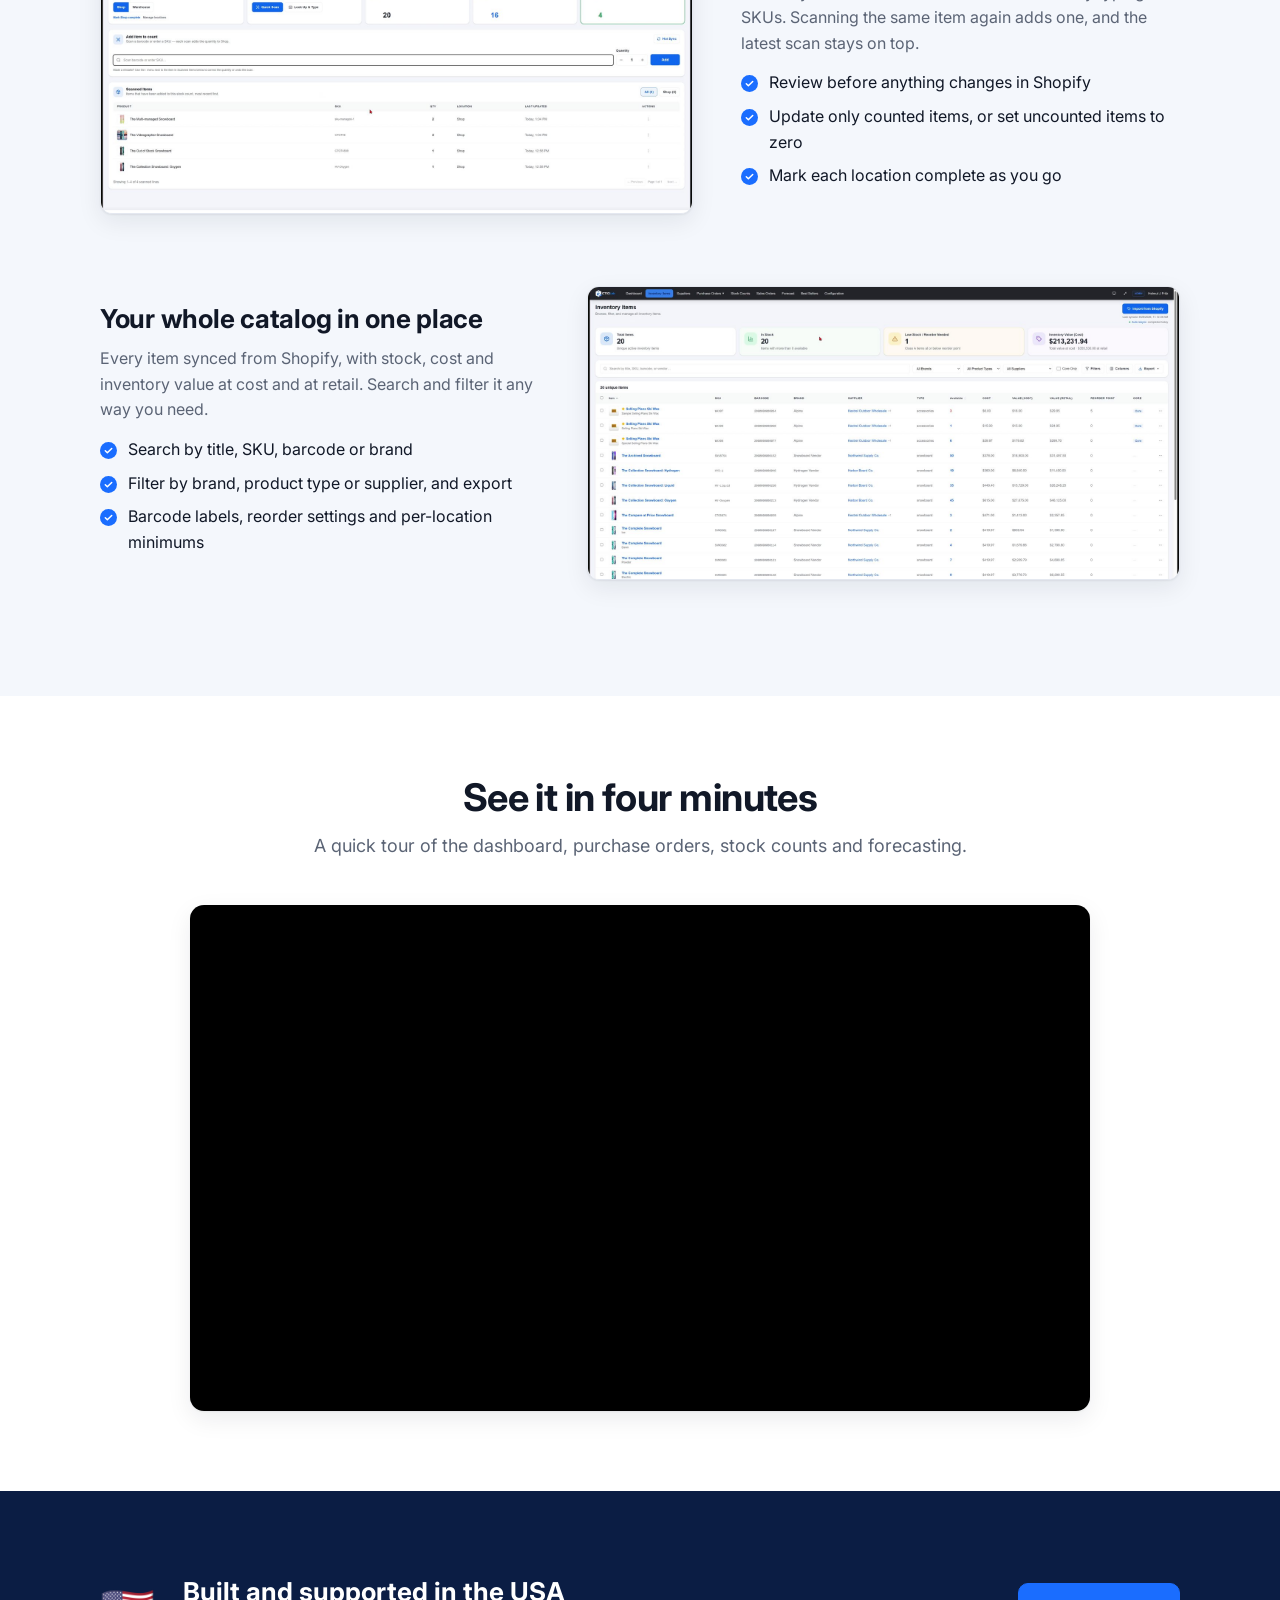
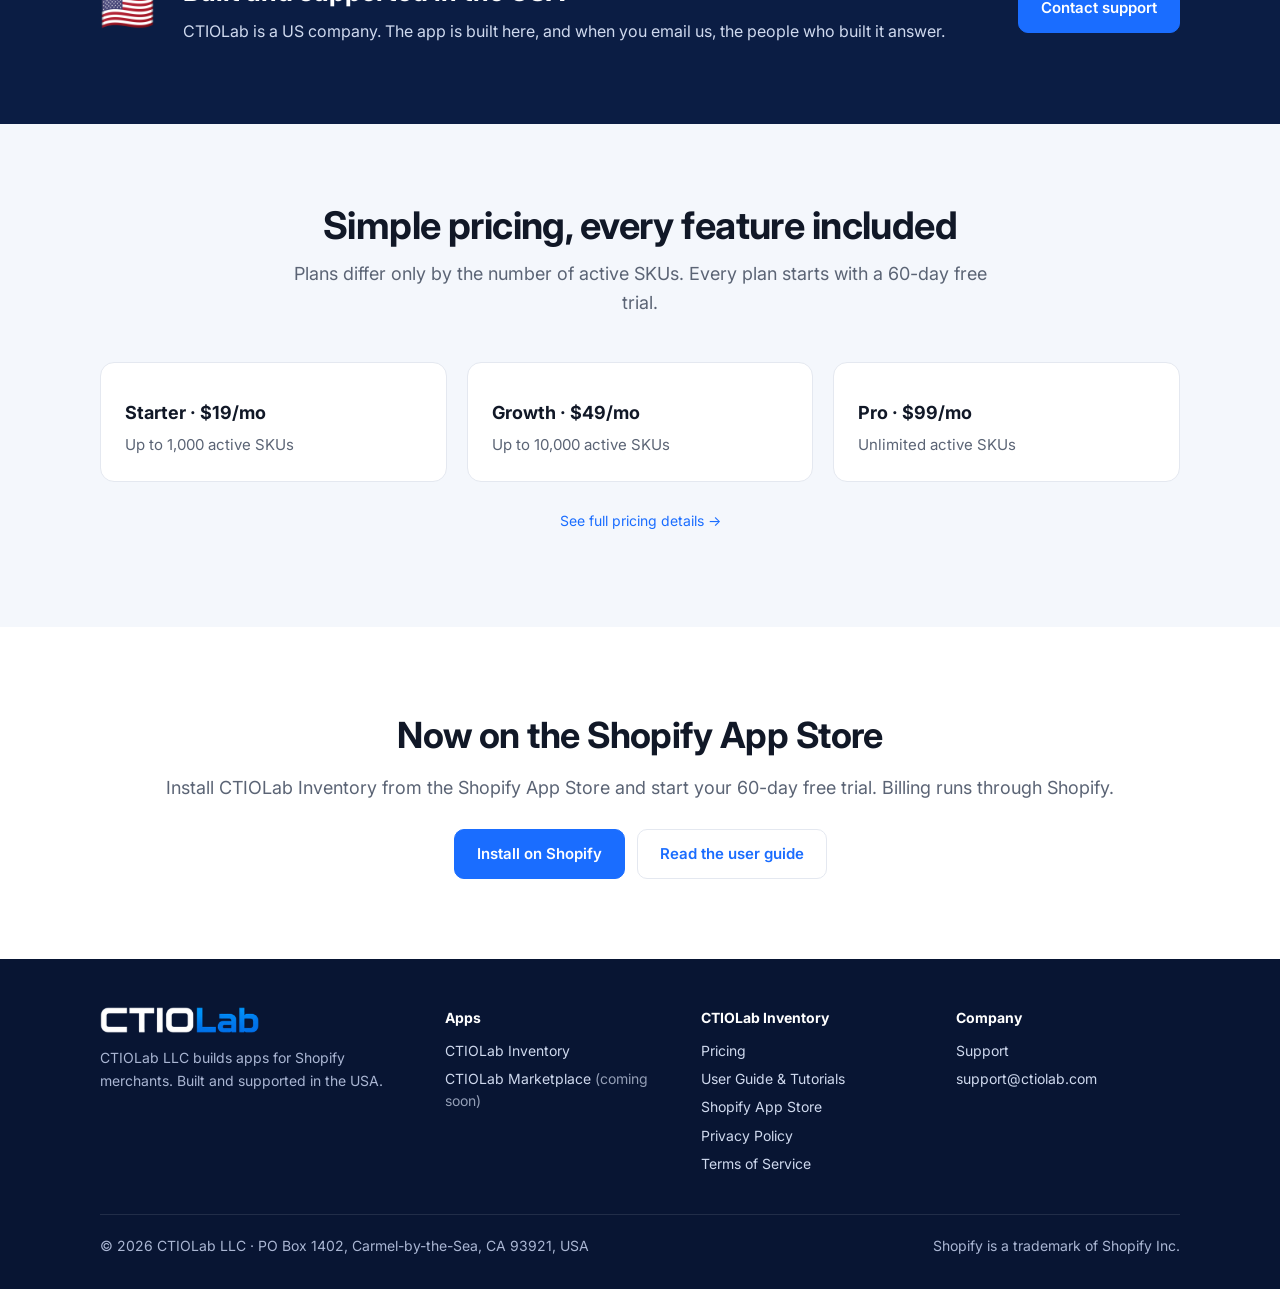
==== commit 7b818f9e: "Guide: add tutorials 3-6; free trial now 60 days Co-Authored-By: Claude Opus 5.5 <noreply@anthropic." ====
--- a/inventory/index.html
+++ b/inventory/index.html
@@ -49,7 +49,7 @@
       <a class="btn" href="#demo">Watch the demo</a>
       <a class="btn ghost" href="https://apps.shopify.com/ctiolab-inventory">Install on Shopify</a>
     </div>
-    <p class="note">14-day free trial on every plan &middot; Billed through Shopify &middot; Built and supported in the USA</p>
+    <p class="note">60-day free trial on every plan &middot; Billed through Shopify &middot; Built and supported in the USA</p>
     <div class="hero-shot"><img src="/assets/img/dashboard.jpg" alt="CTIOLab Inventory dashboard with low stock, purchase orders, best sellers and unfulfilled orders" width="1600" height="754"></div>
   </div>
 </section>
@@ -142,7 +142,7 @@
   <div class="wrap">
     <div class="section-head center">
       <h2>Simple pricing, every feature included</h2>
-      <p>Plans differ only by the number of active SKUs. Every plan starts with a 14-day free trial.</p>
+      <p>Plans differ only by the number of active SKUs. Every plan starts with a 60-day free trial.</p>
     </div>
     <div class="grid three">
       <div class="card"><h3>Starter &middot; $19/mo</h3><p>Up to 1,000 active SKUs</p></div>
@@ -156,7 +156,7 @@
 <section class="cta">
   <div class="wrap">
     <h2>Now on the Shopify App Store</h2>
-    <p>Install CTIOLab Inventory from the Shopify App Store and start your 14-day free trial. Billing runs through Shopify.</p>
+    <p>Install CTIOLab Inventory from the Shopify App Store and start your 60-day free trial. Billing runs through Shopify.</p>
     <div class="actions">
       <a class="btn" href="https://apps.shopify.com/ctiolab-inventory">Install on Shopify</a>
       <a class="btn outline" href="/inventory/guide">Read the user guide</a>
